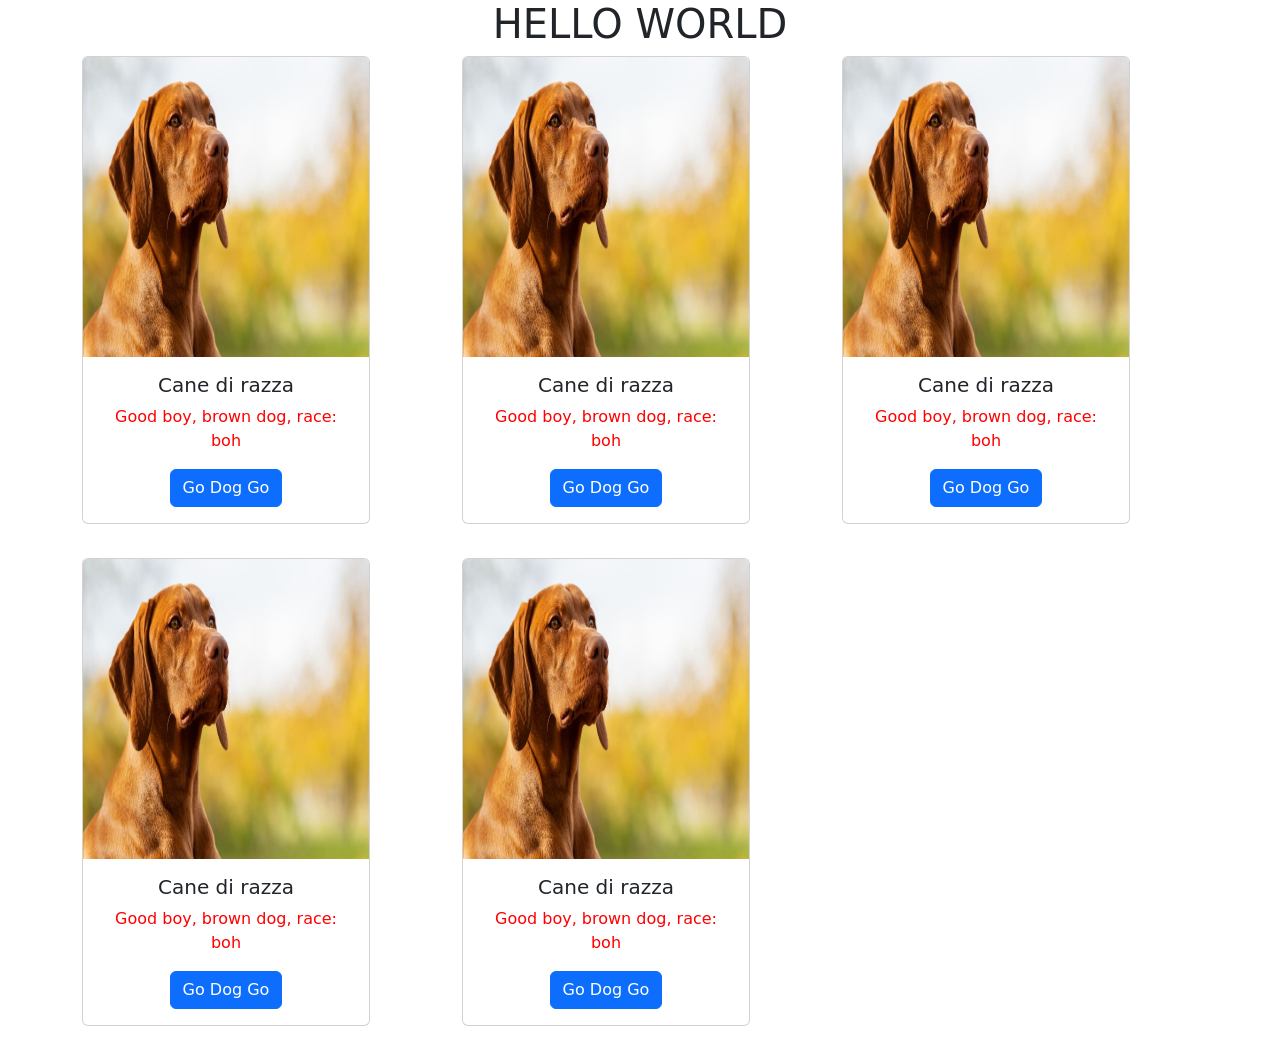
==== TerzaPagina/prova.html @ 283f234b "componi html esercizio fatto" ====
<!DOCTYPE html>
<html>
    <head>
        <!--    CON QUESTE 3 RIGHE IMPORTI BOOTSTRAP!!  -->
        <meta charset="utf-8">
        <meta name="viewport" content="width=device-width, initial-scale=1">
        <link href="https://cdn.jsdelivr.net/npm/bootstrap@5.3.3/dist/css/bootstrap.min.css" rel="stylesheet" integrity="sha384-QWTKZyjpPEjISv5WaRU9OFeRpok6YctnYmDr5pNlyT2bRjXh0JMhjY6hW+ALEwIH" crossorigin="anonymous">
    
        <style>
            div.col {
                margin-bottom: 3%;
            }
            p.card-text {
                color: red;
            }
        </style>
    </head>

    <body style="text-align: center;">
        <h1>HELLO WORLD</h1>
        <div class="container text-center">
            <div class="row row-cols-3">

            <div class="col">
                <div class="card" style="width: 18rem;">
                    <img src="img/cane-di-razza.jpg" class="card-img-top" alt="cane-di-razza" width="400" height="300">
                    <div class="card-body">
                        <h5 class="card-title">Cane di razza</h5>
                        <p class="card-text">Good boy, brown dog, race: boh</p>
                        <a href="#" class="btn btn-primary">Go Dog Go</a>
                    </div>
                </div>
            </div>

            <div class="col">
                <div class="card" style="width: 18rem;">
                    <img src="img/cane-di-razza.jpg" class="card-img-top" alt="cane-di-razza" width="400" height="300">
                    <div class="card-body">
                        <h5 class="card-title">Cane di razza</h5>
                        <p class="card-text">Good boy, brown dog, race: boh</p>
                        <a href="#" class="btn btn-primary">Go Dog Go</a>
                    </div>
                </div>
            </div>

            <div class="col">
                <div class="card" style="width: 18rem;">
                    <img src="img/cane-di-razza.jpg" class="card-img-top" alt="cane-di-razza" width="400" height="300">
                    <div class="card-body">
                        <h5 class="card-title">Cane di razza</h5>
                        <p class="card-text">Good boy, brown dog, race: boh</p>
                        <a href="#" class="btn btn-primary">Go Dog Go</a>
                    </div>
                </div>
            </div>

            <div class="col">
                <div class="card" style="width: 18rem;">
                    <img src="img/cane-di-razza.jpg" class="card-img-top" alt="cane-di-razza" width="400" height="300">
                    <div class="card-body">
                        <h5 class="card-title">Cane di razza</h5>
                        <p class="card-text">Good boy, brown dog, race: boh</p>
                        <a href="#" class="btn btn-primary">Go Dog Go</a>
                    </div>
                </div>
            </div>

            <div class="col">
                <div class="card" style="width: 18rem;">
                    <img src="img/cane-di-razza.jpg" class="card-img-top" alt="cane-di-razza" width="400" height="300">
                    <div class="card-body">
                        <h5 class="card-title">Cane di razza</h5>
                        <p class="card-text">Good boy, brown dog, race: boh</p>
                        <a href="#" class="btn btn-primary">Go Dog Go</a>
                    </div>
                </div>
            </div>

        </div>
        </div>
        
    </body>
</html>
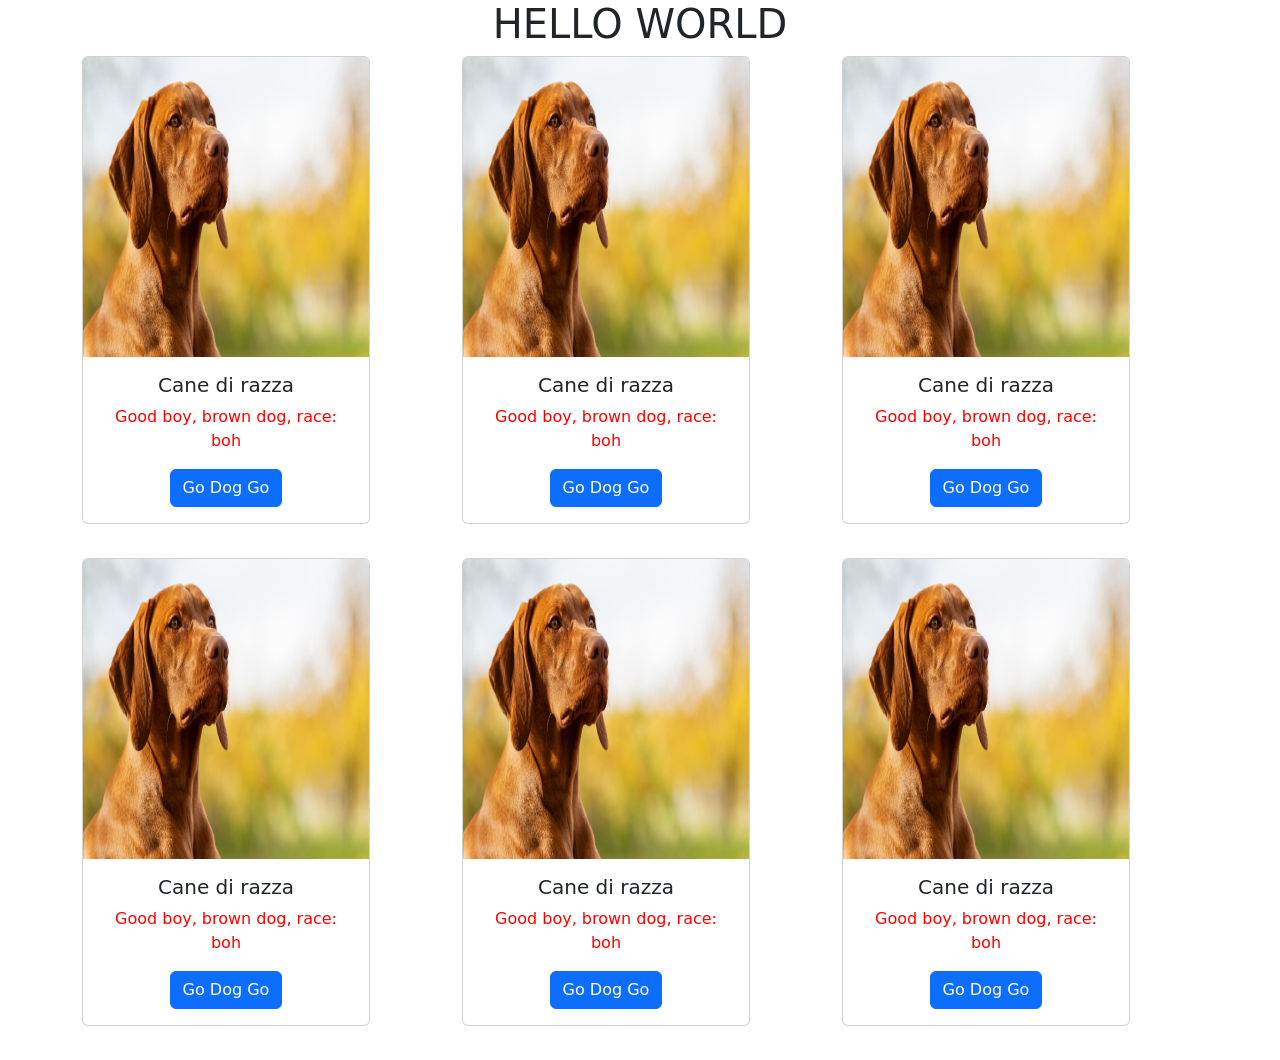
==== commit 962b0151: "minor" ====
--- a/TerzaPagina/prova.html
+++ b/TerzaPagina/prova.html
@@ -22,62 +22,74 @@
         <div class="container text-center">
             <div class="row row-cols-3">
 
-            <div class="col">
-                <div class="card" style="width: 18rem;">
-                    <img src="img/cane-di-razza.jpg" class="card-img-top" alt="cane-di-razza" width="400" height="300">
-                    <div class="card-body">
-                        <h5 class="card-title">Cane di razza</h5>
-                        <p class="card-text">Good boy, brown dog, race: boh</p>
-                        <a href="#" class="btn btn-primary">Go Dog Go</a>
+
+                <div class="col">
+                    <div class="card" style="width: 18rem;">
+                        <img src="img/cane-di-razza.jpg" class="card-img-top" alt="cane-di-razza" width="400" height="300">
+                        <div class="card-body">
+                            <h5 class="card-title">Cane di razza</h5>
+                            <p class="card-text">Good boy, brown dog, race: boh</p>
+                            <a href="#" class="btn btn-primary">Go Dog Go</a>
+                        </div>
                     </div>
                 </div>
-            </div>
 
-            <div class="col">
-                <div class="card" style="width: 18rem;">
-                    <img src="img/cane-di-razza.jpg" class="card-img-top" alt="cane-di-razza" width="400" height="300">
-                    <div class="card-body">
-                        <h5 class="card-title">Cane di razza</h5>
-                        <p class="card-text">Good boy, brown dog, race: boh</p>
-                        <a href="#" class="btn btn-primary">Go Dog Go</a>
+                <div class="col">
+                    <div class="card" style="width: 18rem;">
+                        <img src="img/cane-di-razza.jpg" class="card-img-top" alt="cane-di-razza" width="400" height="300">
+                        <div class="card-body">
+                            <h5 class="card-title">Cane di razza</h5>
+                            <p class="card-text">Good boy, brown dog, race: boh</p>
+                            <a href="#" class="btn btn-primary">Go Dog Go</a>
+                        </div>
                     </div>
                 </div>
-            </div>
 
-            <div class="col">
-                <div class="card" style="width: 18rem;">
-                    <img src="img/cane-di-razza.jpg" class="card-img-top" alt="cane-di-razza" width="400" height="300">
-                    <div class="card-body">
-                        <h5 class="card-title">Cane di razza</h5>
-                        <p class="card-text">Good boy, brown dog, race: boh</p>
-                        <a href="#" class="btn btn-primary">Go Dog Go</a>
+                <div class="col">
+                    <div class="card" style="width: 18rem;">
+                        <img src="img/cane-di-razza.jpg" class="card-img-top" alt="cane-di-razza" width="400" height="300">
+                        <div class="card-body">
+                            <h5 class="card-title">Cane di razza</h5>
+                            <p class="card-text">Good boy, brown dog, race: boh</p>
+                            <a href="#" class="btn btn-primary">Go Dog Go</a>
+                        </div>
                     </div>
                 </div>
-            </div>
 
-            <div class="col">
-                <div class="card" style="width: 18rem;">
-                    <img src="img/cane-di-razza.jpg" class="card-img-top" alt="cane-di-razza" width="400" height="300">
-                    <div class="card-body">
-                        <h5 class="card-title">Cane di razza</h5>
-                        <p class="card-text">Good boy, brown dog, race: boh</p>
-                        <a href="#" class="btn btn-primary">Go Dog Go</a>
+                <div class="col">
+                    <div class="card" style="width: 18rem;">
+                        <img src="img/cane-di-razza.jpg" class="card-img-top" alt="cane-di-razza" width="400" height="300">
+                        <div class="card-body">
+                            <h5 class="card-title">Cane di razza</h5>
+                            <p class="card-text">Good boy, brown dog, race: boh</p>
+                            <a href="#" class="btn btn-primary">Go Dog Go</a>
+                        </div>
                     </div>
                 </div>
-            </div>
 
-            <div class="col">
-                <div class="card" style="width: 18rem;">
-                    <img src="img/cane-di-razza.jpg" class="card-img-top" alt="cane-di-razza" width="400" height="300">
-                    <div class="card-body">
-                        <h5 class="card-title">Cane di razza</h5>
-                        <p class="card-text">Good boy, brown dog, race: boh</p>
-                        <a href="#" class="btn btn-primary">Go Dog Go</a>
+                <div class="col">
+                    <div class="card" style="width: 18rem;">
+                        <img src="img/cane-di-razza.jpg" class="card-img-top" alt="cane-di-razza" width="400" height="300">
+                        <div class="card-body">
+                            <h5 class="card-title">Cane di razza</h5>
+                            <p class="card-text">Good boy, brown dog, race: boh</p>
+                            <a href="#" class="btn btn-primary">Go Dog Go</a>
+                        </div>
                     </div>
                 </div>
+
+                <div class="col">
+                    <div class="card" style="width: 18rem;">
+                        <img src="img/cane-di-razza.jpg" class="card-img-top" alt="cane-di-razza" width="400" height="300">
+                        <div class="card-body">
+                            <h5 class="card-title">Cane di razza</h5>
+                            <p class="card-text">Good boy, brown dog, race: boh</p>
+                            <a href="#" class="btn btn-primary">Go Dog Go</a>
+                        </div>
+                    </div>
+                </div>
+
             </div>
-
-        </div>
         </div>
         
     </body>
